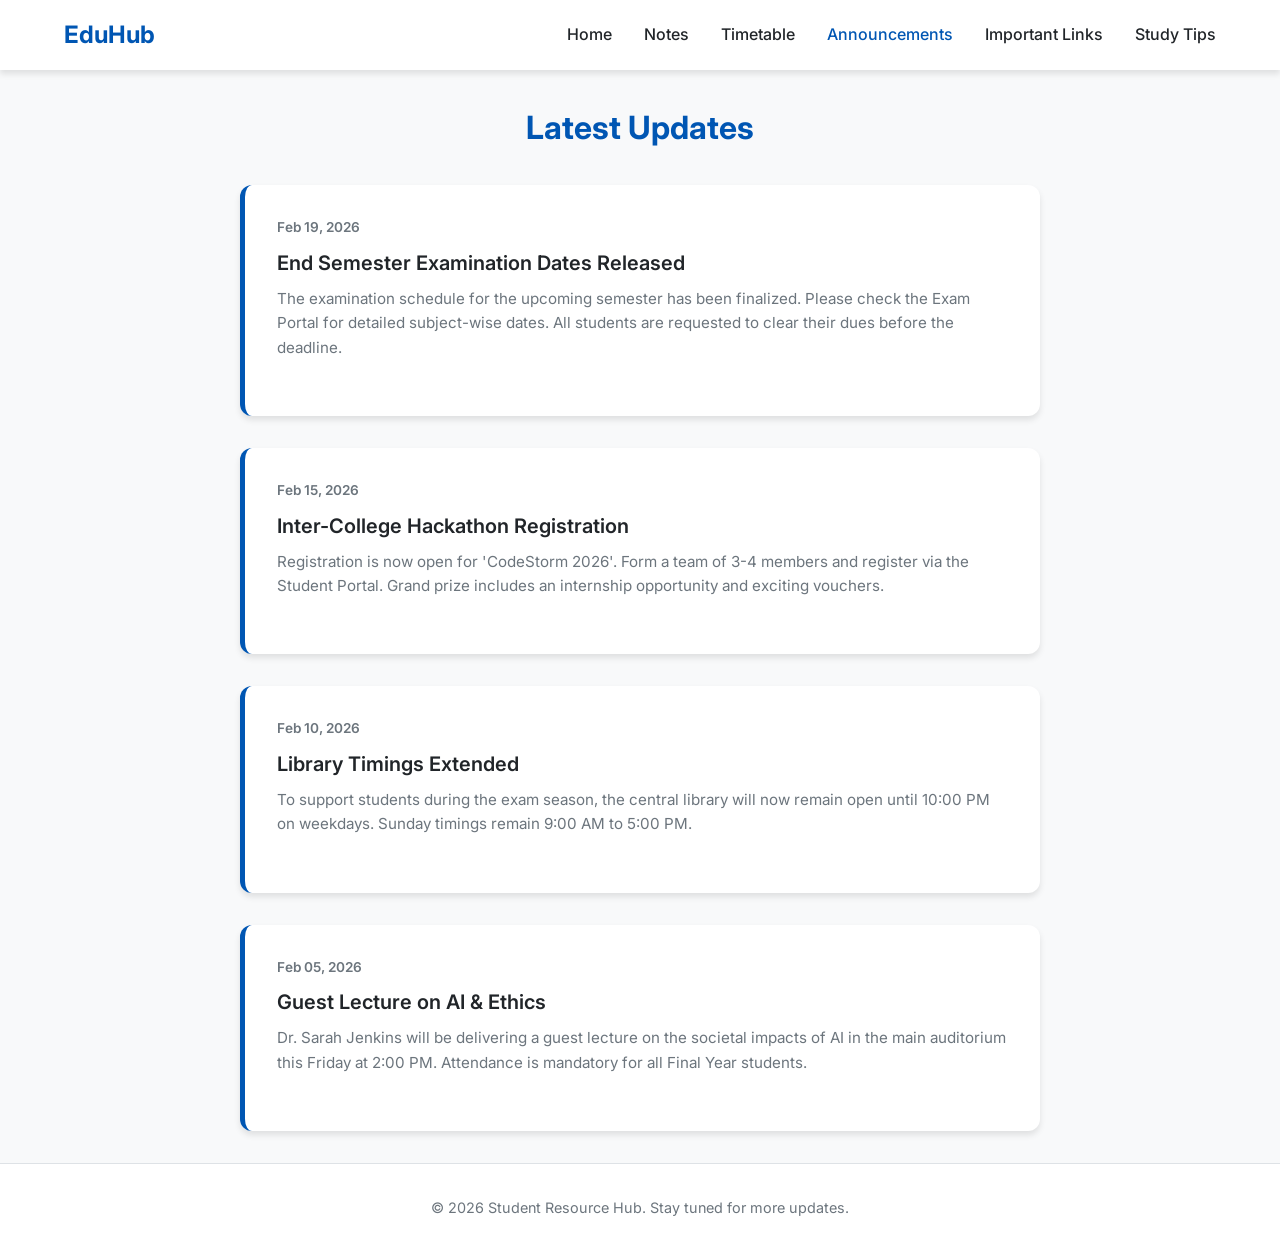
==== announcements.html @ aabe439e "Initial commit: Student Resource Hub website files." ====
<!DOCTYPE html>
<html lang="en">

<head>
    <meta charset="UTF-8">
    <meta name="viewport" content="width=device-width, initial-scale=1.0">
    <title>Announcements - Student Resource Hub</title>
    <link rel="stylesheet" href="css/style.css">
    <link rel="stylesheet" href="https://cdnjs.cloudflare.com/ajax/libs/font-awesome/6.4.0/css/all.min.css">
</head>

<body>

    <nav class="navbar">
        <div class="container nav-container">
            <a href="index.html" class="nav-logo">EduHub</a>
            <ul class="nav-links" id="navLinks">
                <li><a href="index.html" class="nav-link">Home</a></li>
                <li><a href="notes.html" class="nav-link">Notes</a></li>
                <li><a href="timetable.html" class="nav-link">Timetable</a></li>
                <li><a href="announcements.html" class="nav-link active">Announcements</a></li>
                <li><a href="links.html" class="nav-link">Important Links</a></li>
                <li><a href="tips.html" class="nav-link">Study Tips</a></li>
            </ul>
            <div class="nav-toggle" id="navToggle">
                <i class="fas fa-bars"></i>
            </div>
        </div>
    </nav>

    <main class="container">
        <h1 class="section-title">Latest Updates</h1>

        <div class="announcement-list">
            <!-- Announcement 1 -->
            <div class="announcement-item">
                <span class="announcement-date">Feb 19, 2026</span>
                <h3 class="card-title">End Semester Examination Dates Released</h3>
                <p class="card-desc">The examination schedule for the upcoming semester has been finalized. Please check
                    the Exam Portal for detailed subject-wise dates. All students are requested to clear their dues
                    before the deadline.</p>
            </div>

            <!-- Announcement 2 -->
            <div class="announcement-item">
                <span class="announcement-date">Feb 15, 2026</span>
                <h3 class="card-title">Inter-College Hackathon Registration</h3>
                <p class="card-desc">Registration is now open for 'CodeStorm 2026'. Form a team of 3-4 members and
                    register via the Student Portal. Grand prize includes an internship opportunity and exciting
                    vouchers.</p>
            </div>

            <!-- Announcement 3 -->
            <div class="announcement-item">
                <span class="announcement-date">Feb 10, 2026</span>
                <h3 class="card-title">Library Timings Extended</h3>
                <p class="card-desc">To support students during the exam season, the central library will now remain
                    open until 10:00 PM on weekdays. Sunday timings remain 9:00 AM to 5:00 PM.</p>
            </div>

            <!-- Announcement 4 -->
            <div class="announcement-item">
                <span class="announcement-date">Feb 05, 2026</span>
                <h3 class="card-title">Guest Lecture on AI & Ethics</h3>
                <p class="card-desc">Dr. Sarah Jenkins will be delivering a guest lecture on the societal impacts of AI
                    in the main auditorium this Friday at 2:00 PM. Attendance is mandatory for all Final Year students.
                </p>
            </div>
        </div>
    </main>

    <footer>
        <div class="container">
            <p class="footer-info">&copy; 2026 Student Resource Hub. Stay tuned for more updates.</p>
        </div>
    </footer>

    <script src="js/script.js"></script>
</body>

</html>
---- css/style.css ----
/* Google Fonts - Inter */
@import url('https://fonts.googleapis.com/css2?family=Inter:wght@400;500;600;700&display=swap');

:root {
    /* Color Palette */
    --primary: #0056b3;
    --secondary: #007bff;
    --accent: #e7f1ff;
    --background: #f8f9fa;
    --surface: #ffffff;
    --text-main: #212529;
    --text-muted: #6c757d;
    --border: #dee2e6;
    --shadow: 0 4px 6px rgba(0, 0, 0, 0.1);
    --transition: all 0.3s ease;

    /* Spacing */
    --spacing-xs: 0.5rem;
    --spacing-sm: 1rem;
    --spacing-md: 1.5rem;
    --spacing-lg: 2rem;
    --container-width: 1200px;
}

* {
    margin: 0;
    padding: 0;
    box-sizing: border-box;
}

body {
    font-family: 'Inter', sans-serif;
    background-color: var(--background);
    color: var(--text-main);
    line-height: 1.6;
}

a {
    text-decoration: none;
    color: inherit;
}

ul {
    list-style: none;
}

/* Layout */
.container {
    max-width: var(--container-width);
    margin: 0 auto;
    padding: 0 var(--spacing-md);
}

/* Navbar */
.navbar {
    background-color: var(--surface);
    height: 70px;
    display: flex;
    align-items: center;
    box-shadow: var(--shadow);
    position: sticky;
    top: 0;
    z-index: 1000;
}

.nav-container {
    display: flex;
    justify-content: space-between;
    align-items: center;
    width: 100%;
}

.nav-logo {
    font-size: 1.5rem;
    font-weight: 700;
    color: var(--primary);
}

.nav-links {
    display: flex;
    gap: var(--spacing-lg);
}

.nav-link {
    font-weight: 500;
    color: var(--text-main);
    transition: var(--transition);
}

.nav-link:hover,
.nav-link.active {
    color: var(--primary);
}

.nav-toggle {
    display: none;
    font-size: 1.5rem;
    cursor: pointer;
}

/* Hero Section */
.hero {
    background: linear-gradient(135deg, var(--primary), var(--secondary));
    color: white;
    padding: 100px 0;
    text-align: center;
}

.hero h1 {
    font-size: 3rem;
    margin-bottom: var(--spacing-sm);
}

.hero p {
    font-size: 1.25rem;
    opacity: 0.9;
    max-width: 700px;
    margin: 0 auto;
}

/* Cards Section */
.section-title {
    text-align: center;
    margin: var(--spacing-lg) 0;
    font-size: 2rem;
    color: var(--primary);
}

.grid {
    display: grid;
    grid-template-columns: repeat(auto-fit, minmax(280px, 1fr));
    gap: var(--spacing-lg);
    margin-bottom: var(--spacing-lg);
}

.card {
    background-color: var(--surface);
    border-radius: 12px;
    padding: var(--spacing-lg);
    box-shadow: var(--shadow);
    transition: var(--transition);
    text-align: center;
    border: 1px solid var(--border);
}

.card:hover {
    transform: translateY(-5px);
    border-color: var(--primary);
}

.card-icon {
    font-size: 2.5rem;
    margin-bottom: var(--spacing-sm);
    display: block;
}

.card-title {
    font-size: 1.25rem;
    font-weight: 600;
    margin-bottom: var(--spacing-xs);
}

.card-desc {
    color: var(--text-muted);
    font-size: 0.95rem;
    margin-bottom: var(--spacing-md);
}

.btn {
    display: inline-block;
    padding: 0.6rem 1.2rem;
    background-color: var(--primary);
    color: white;
    border-radius: 6px;
    font-weight: 600;
    transition: var(--transition);
    cursor: pointer;
    border: none;
}

.btn:hover {
    background-color: #004494;
}

/* Footer */
footer {
    background-color: var(--surface);
    padding: var(--spacing-lg) 0;
    border-top: 1px solid var(--border);
    text-align: center;
    margin-top: auto;
}

.footer-info {
    color: var(--text-muted);
    font-size: 0.9rem;
}

/* Timetable */
#timetable {
    width: 100%;
    border-collapse: collapse;
    margin: var(--spacing-lg) 0;
    box-shadow: var(--shadow);
    background-color: var(--surface);
    border-radius: 8px;
    overflow: hidden;
}

#timetable th,
#timetable td {
    padding: var(--spacing-sm);
    text-align: center;
    border: 1px solid var(--border);
}

#timetable th {
    background-color: var(--primary);
    color: white;
    font-weight: 600;
}

#timetable .highlight-day {
    background-color: #003d80;
    position: relative;
}

#timetable .highlight-column {
    background-color: var(--accent);
    font-weight: 600;
    color: var(--primary);
}

/* Announcement List */
.announcement-list {
    max-width: 800px;
    margin: 0 auto;
}

.announcement-item {
    background-color: var(--surface);
    padding: var(--spacing-lg);
    border-radius: 12px;
    box-shadow: var(--shadow);
    margin-bottom: var(--spacing-lg);
    border-left: 5px solid var(--primary);
}

.announcement-date {
    font-size: 0.85rem;
    color: var(--text-muted);
    font-weight: 600;
    margin-bottom: var(--spacing-xs);
    display: block;
}

/* Mobile Responsiveness */
@media (max-width: 768px) {
    .nav-links {
        display: none;
        flex-direction: column;
        position: absolute;
        top: 70px;
        left: 0;
        width: 100%;
        background-color: var(--surface);
        padding: var(--spacing-md);
        box-shadow: var(--shadow);
    }

    .nav-links.show {
        display: flex;
    }

    .nav-toggle {
        display: block;
    }

    .hero h1 {
        font-size: 2.25rem;
    }
}
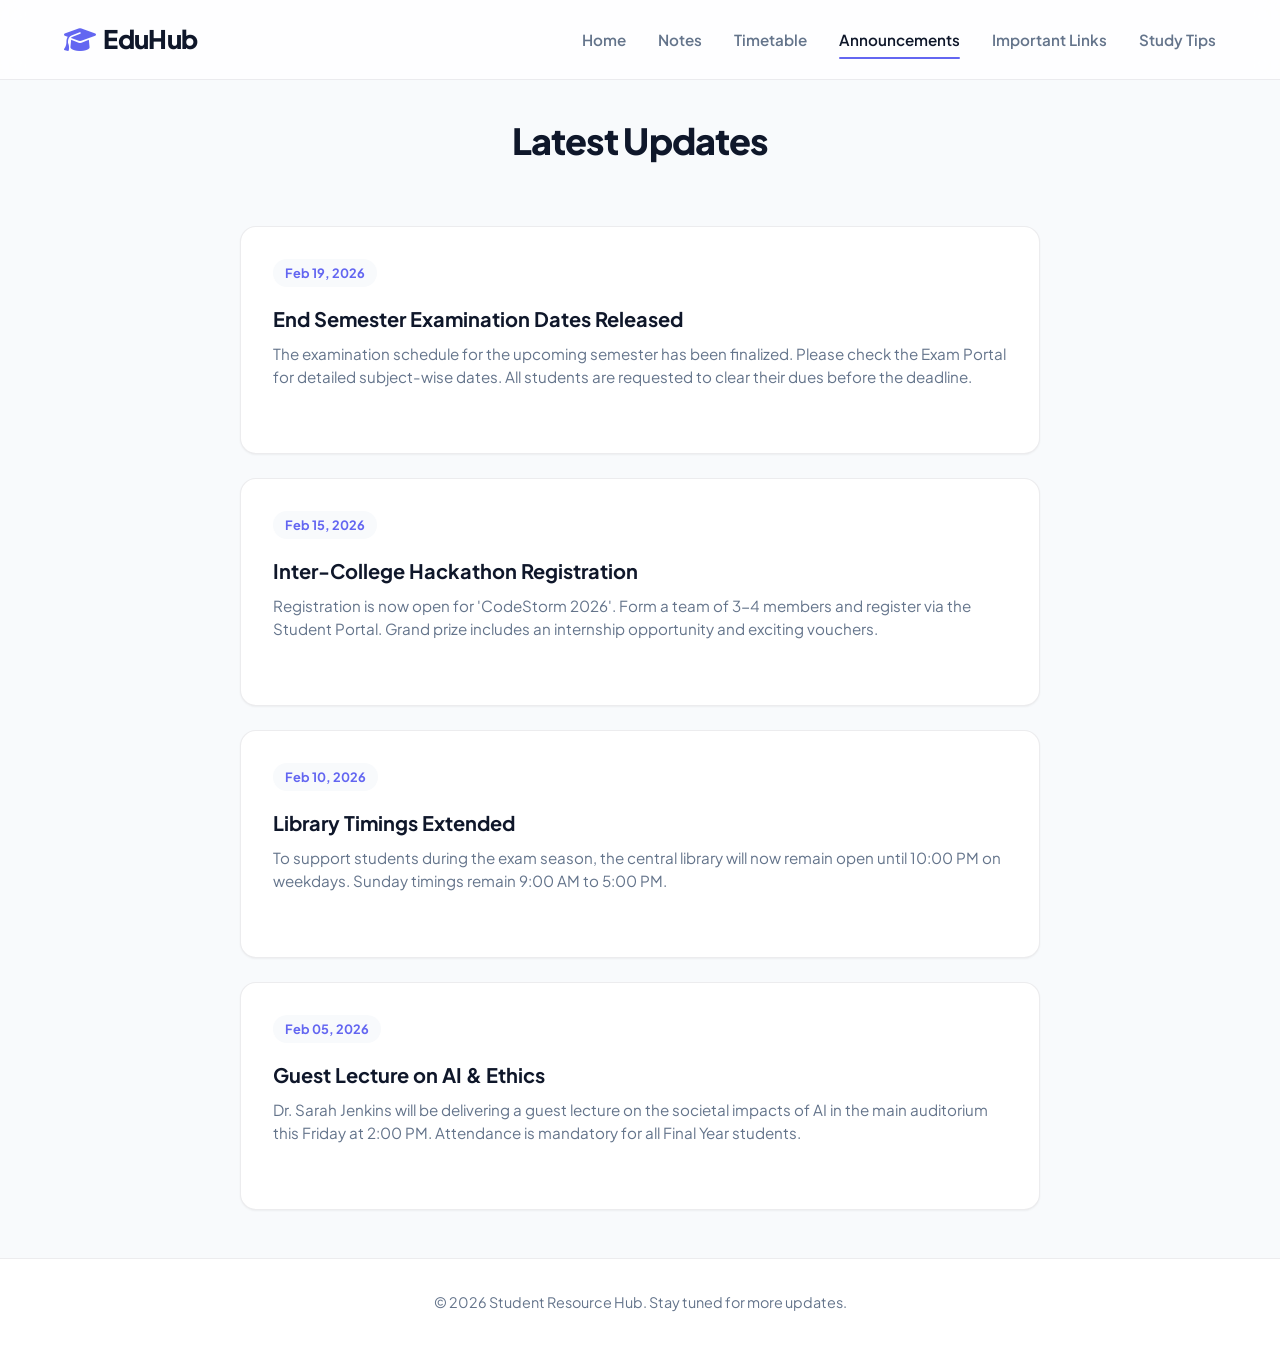
==== commit 24d3f6f9: "Professional UI/UX overhaul: Modern typography, icons, and refined components." ====
--- a/announcements.html
+++ b/announcements.html
@@ -13,14 +13,16 @@
 
     <nav class="navbar">
         <div class="container nav-container">
-            <a href="index.html" class="nav-logo">EduHub</a>
+            <a href="index" class="nav-logo">
+                <i class="fas fa-graduation-cap"></i> EduHub
+            </a>
             <ul class="nav-links" id="navLinks">
-                <li><a href="index.html" class="nav-link">Home</a></li>
-                <li><a href="notes.html" class="nav-link">Notes</a></li>
-                <li><a href="timetable.html" class="nav-link">Timetable</a></li>
-                <li><a href="announcements.html" class="nav-link active">Announcements</a></li>
-                <li><a href="links.html" class="nav-link">Important Links</a></li>
-                <li><a href="tips.html" class="nav-link">Study Tips</a></li>
+                <li><a href="index" class="nav-link">Home</a></li>
+                <li><a href="notes" class="nav-link">Notes</a></li>
+                <li><a href="timetable" class="nav-link">Timetable</a></li>
+                <li><a href="announcements" class="nav-link active">Announcements</a></li>
+                <li><a href="links" class="nav-link">Important Links</a></li>
+                <li><a href="tips" class="nav-link">Study Tips</a></li>
             </ul>
             <div class="nav-toggle" id="navToggle">
                 <i class="fas fa-bars"></i>
--- a/css/style.css
+++ b/css/style.css
@@ -1,18 +1,20 @@
-/* Google Fonts - Inter */
-@import url('https://fonts.googleapis.com/css2?family=Inter:wght@400;500;600;700&display=swap');
+/* Google Fonts - Plus Jakarta Sans */
+@import url('https://fonts.googleapis.com/css2?family=Plus+Jakarta+Sans:wght@300;400;500;600;700&display=swap');
 
 :root {
-    /* Color Palette */
-    --primary: #0056b3;
-    --secondary: #007bff;
-    --accent: #e7f1ff;
-    --background: #f8f9fa;
+    /* Color Palette - Modern SaaS (Slate & Indigo) */
+    --primary: #0f172a;    /* Slate 900 */
+    --brand: #6366f1;      /* Indigo 500 */
+    --brand-hover: #4f46e5;
+    --accent: #38bdf8;     /* Sky 400 */
+    --background: #f8fafc; /* Slate 50 */
     --surface: #ffffff;
-    --text-main: #212529;
-    --text-muted: #6c757d;
-    --border: #dee2e6;
-    --shadow: 0 4px 6px rgba(0, 0, 0, 0.1);
-    --transition: all 0.3s ease;
+    --text-main: #1e293b;  /* Slate 800 */
+    --text-muted: #64748b; /* Slate 500 */
+    --border: rgba(15, 23, 42, 0.08);
+    --shadow-sm: 0 1px 2px 0 rgba(0, 0, 0, 0.05);
+    --shadow-md: 0 10px 15px -3px rgba(0, 0, 0, 0.1), 0 4px 6px -2px rgba(0, 0, 0, 0.05);
+    --transition: all 0.3s cubic-bezier(0.4, 0, 0.2, 1);
 
     /* Spacing */
     --spacing-xs: 0.5rem;
@@ -29,10 +31,11 @@
 }
 
 body {
-    font-family: 'Inter', sans-serif;
+    font-family: 'Plus Jakarta Sans', sans-serif;
     background-color: var(--background);
     color: var(--text-main);
     line-height: 1.6;
+    -webkit-font-smoothing: antialiased;
 }
 
 a {
@@ -53,14 +56,17 @@
 
 /* Navbar */
 .navbar {
-    background-color: var(--surface);
-    height: 70px;
-    display: flex;
-    align-items: center;
-    box-shadow: var(--shadow);
+    background-color: rgba(255, 255, 255, 0.8);
+    backdrop-filter: blur(12px);
+    -webkit-backdrop-filter: blur(12px);
+    height: 80px;
+    display: flex;
+    align-items: center;
+    border-bottom: 1px solid var(--border);
     position: sticky;
     top: 0;
     z-index: 1000;
+    transition: var(--transition);
 }
 
 .nav-container {
@@ -71,9 +77,17 @@
 }
 
 .nav-logo {
-    font-size: 1.5rem;
-    font-weight: 700;
+    font-size: 1.6rem;
+    font-weight: 800;
     color: var(--primary);
+    display: flex;
+    align-items: center;
+    gap: 0.5rem;
+    letter-spacing: -0.025em;
+}
+
+.nav-logo i {
+    color: var(--brand);
 }
 
 .nav-links {
@@ -82,14 +96,31 @@
 }
 
 .nav-link {
-    font-weight: 500;
-    color: var(--text-main);
-    transition: var(--transition);
-}
-
-.nav-link:hover,
+    font-weight: 600;
+    font-size: 0.95rem;
+    color: var(--text-muted);
+    transition: var(--transition);
+    padding: 0.5rem 0;
+    position: relative;
+}
+
+.nav-link:hover {
+    color: var(--brand);
+}
+
 .nav-link.active {
     color: var(--primary);
+}
+
+.nav-link.active::after {
+    content: '';
+    position: absolute;
+    bottom: -2px;
+    left: 0;
+    width: 100%;
+    height: 2px;
+    background-color: var(--brand);
+    border-radius: 2px;
 }
 
 .nav-toggle {
@@ -100,86 +131,130 @@
 
 /* Hero Section */
 .hero {
-    background: linear-gradient(135deg, var(--primary), var(--secondary));
-    color: white;
-    padding: 100px 0;
-    text-align: center;
+    background: radial-gradient(circle at top left, var(--primary), #1e293b);
+    color: white;
+    padding: 120px 0;
+    text-align: center;
+    position: relative;
+    overflow: hidden;
+}
+
+.hero::before {
+    content: '';
+    position: absolute;
+    top: 0;
+    left: 0;
+    right: 0;
+    bottom: 0;
+    background: url('https://www.transparenttextures.com/patterns/cubes.png');
+    opacity: 0.05;
 }
 
 .hero h1 {
-    font-size: 3rem;
+    font-size: 3.5rem;
+    font-weight: 800;
     margin-bottom: var(--spacing-sm);
+    letter-spacing: -0.05em;
+    position: relative;
 }
 
 .hero p {
-    font-size: 1.25rem;
-    opacity: 0.9;
-    max-width: 700px;
+    font-size: 1.1rem;
+    opacity: 0.8;
+    max-width: 600px;
     margin: 0 auto;
+    position: relative;
+    font-weight: 400;
 }
 
 /* Cards Section */
 .section-title {
     text-align: center;
     margin: var(--spacing-lg) 0;
-    font-size: 2rem;
+    font-size: 2.25rem;
+    font-weight: 800;
     color: var(--primary);
+    letter-spacing: -0.025em;
 }
 
 .grid {
     display: grid;
-    grid-template-columns: repeat(auto-fit, minmax(280px, 1fr));
+    grid-template-columns: repeat(auto-fit, minmax(300px, 1fr));
     gap: var(--spacing-lg);
     margin-bottom: var(--spacing-lg);
 }
 
 .card {
     background-color: var(--surface);
-    border-radius: 12px;
+    border-radius: 20px;
     padding: var(--spacing-lg);
-    box-shadow: var(--shadow);
+    box-shadow: var(--shadow-sm);
     transition: var(--transition);
     text-align: center;
     border: 1px solid var(--border);
+    display: flex;
+    flex-direction: column;
+    align-items: center;
+    justify-content: center;
 }
 
 .card:hover {
-    transform: translateY(-5px);
-    border-color: var(--primary);
+    transform: translateY(-8px);
+    box-shadow: var(--shadow-md);
+    border-color: var(--brand);
 }
 
 .card-icon {
-    font-size: 2.5rem;
-    margin-bottom: var(--spacing-sm);
-    display: block;
+    font-size: 2rem;
+    margin-bottom: var(--spacing-md);
+    width: 64px;
+    height: 64px;
+    display: flex;
+    align-items: center;
+    justify-content: center;
+    background-color: var(--background);
+    color: var(--brand);
+    border-radius: 16px;
+    transition: var(--transition);
+}
+
+.card:hover .card-icon {
+    background-color: var(--brand);
+    color: white;
 }
 
 .card-title {
     font-size: 1.25rem;
-    font-weight: 600;
+    font-weight: 700;
     margin-bottom: var(--spacing-xs);
+    color: var(--primary);
 }
 
 .card-desc {
     color: var(--text-muted);
     font-size: 0.95rem;
-    margin-bottom: var(--spacing-md);
+    margin-bottom: var(--spacing-lg);
+    line-height: 1.5;
 }
 
 .btn {
     display: inline-block;
-    padding: 0.6rem 1.2rem;
-    background-color: var(--primary);
-    color: white;
-    border-radius: 6px;
+    padding: 0.75rem 1.5rem;
+    background-color: var(--brand);
+    color: white;
+    border-radius: 10px;
     font-weight: 600;
+    font-size: 0.9rem;
     transition: var(--transition);
     cursor: pointer;
     border: none;
+    box-shadow: 0 4px 6px -1px rgba(99, 102, 241, 0.4);
 }
 
 .btn:hover {
-    background-color: #004494;
+    background-color: var(--brand-hover);
+    transform: translateY(-1px);
+    box-shadow: 0 10px 15px -3px rgba(99, 102, 241, 0.5);
 }
 
 /* Footer */
@@ -201,82 +276,101 @@
     width: 100%;
     border-collapse: collapse;
     margin: var(--spacing-lg) 0;
-    box-shadow: var(--shadow);
+    box-shadow: var(--shadow-md);
     background-color: var(--surface);
-    border-radius: 8px;
+    border-radius: 16px;
     overflow: hidden;
+    border: 1px solid var(--border);
 }
 
 #timetable th,
 #timetable td {
-    padding: var(--spacing-sm);
-    text-align: center;
-    border: 1px solid var(--border);
+    padding: var(--spacing-md);
+    text-align: center;
+    border-bottom: 1px solid var(--border);
 }
 
 #timetable th {
     background-color: var(--primary);
     color: white;
     font-weight: 600;
+    text-transform: uppercase;
+    font-size: 0.8rem;
+    letter-spacing: 0.05em;
 }
 
 #timetable .highlight-day {
-    background-color: #003d80;
+    background-color: var(--brand);
+    color: white;
     position: relative;
 }
 
 #timetable .highlight-column {
-    background-color: var(--accent);
-    font-weight: 600;
-    color: var(--primary);
+    background-color: rgba(99, 102, 241, 0.05);
+    font-weight: 700;
+    color: var(--brand);
 }
 
 /* Announcement List */
 .announcement-list {
     max-width: 800px;
     margin: 0 auto;
+    padding: var(--spacing-md) 0;
 }
 
 .announcement-item {
     background-color: var(--surface);
     padding: var(--spacing-lg);
-    border-radius: 12px;
-    box-shadow: var(--shadow);
-    margin-bottom: var(--spacing-lg);
-    border-left: 5px solid var(--primary);
+    border-radius: 16px;
+    margin-bottom: var(--spacing-md);
+    border: 1px solid var(--border);
+    transition: var(--transition);
+    box-shadow: var(--shadow-sm);
+}
+
+.announcement-item:hover {
+    border-color: var(--brand);
+    transform: scale(1.01);
 }
 
 .announcement-date {
-    font-size: 0.85rem;
-    color: var(--text-muted);
-    font-weight: 600;
-    margin-bottom: var(--spacing-xs);
-    display: block;
+    display: inline-block;
+    background-color: var(--background);
+    color: var(--brand);
+    padding: 0.25rem 0.75rem;
+    border-radius: 100px;
+    font-size: 0.8rem;
+    font-weight: 700;
+    margin-bottom: var(--spacing-sm);
 }
 
 /* Mobile Responsiveness */
 @media (max-width: 768px) {
+    .nav-toggle {
+        display: block;
+    }
+
     .nav-links {
         display: none;
         flex-direction: column;
         position: absolute;
-        top: 70px;
+        top: 80px;
         left: 0;
         width: 100%;
         background-color: var(--surface);
         padding: var(--spacing-md);
-        box-shadow: var(--shadow);
+        box-shadow: var(--shadow-md);
     }
 
     .nav-links.show {
         display: flex;
     }
 
-    .nav-toggle {
-        display: block;
-    }
-
     .hero h1 {
-        font-size: 2.25rem;
-    }
-}
+        font-size: 2.5rem;
+    }
+
+    .grid {
+        grid-template-columns: 1fr;
+    }
+}
